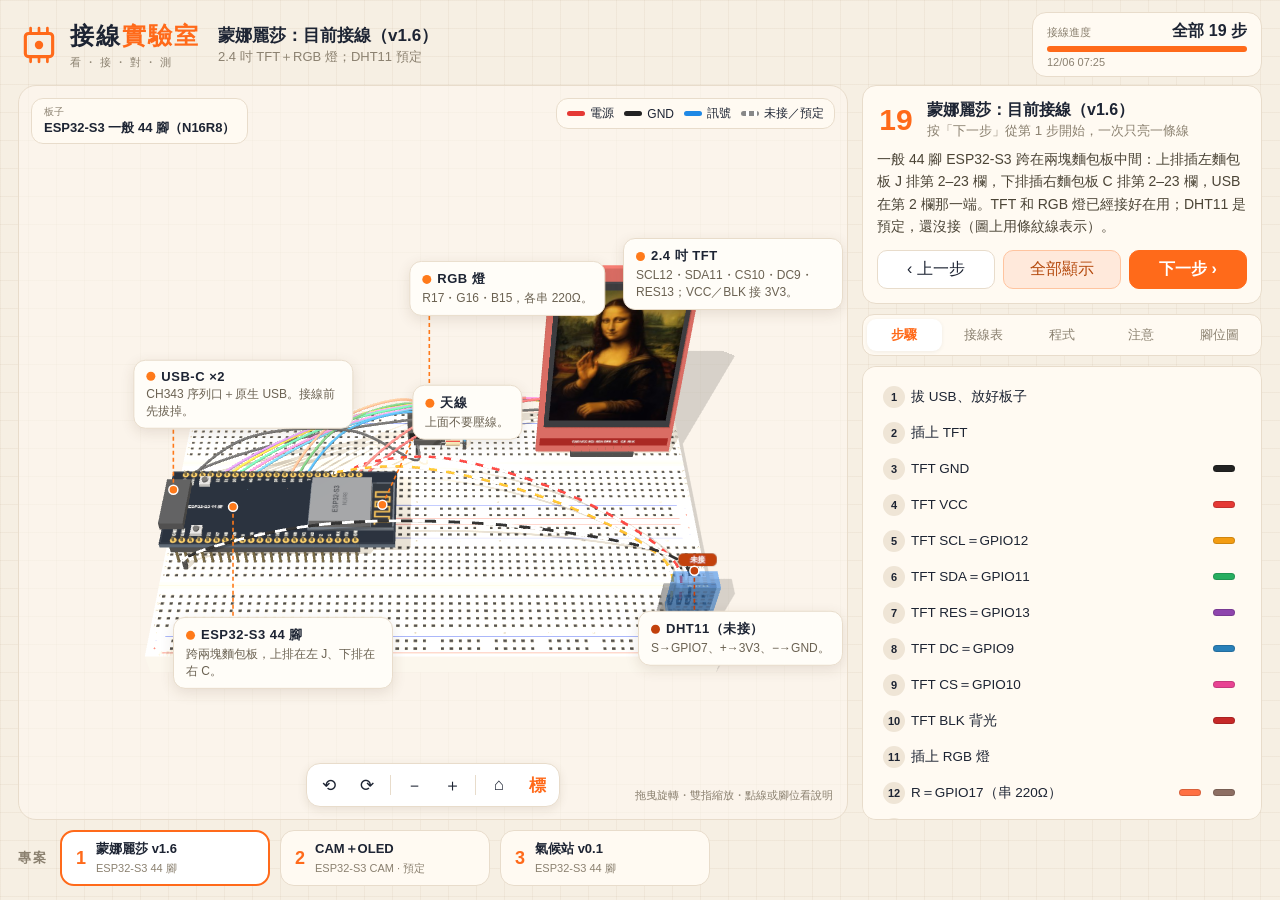
==== index.html @ b6063b72 "Add site homepage, styles, and README" ====
<!doctype html>
<html lang="zh-Hant-TW">
<head>
<meta charset="utf-8">
<meta name="viewport" content="width=device-width,initial-scale=1,viewport-fit=cover">
<meta name="theme-color" content="#f6efe3">
<title>接線實驗室</title>
<link rel="stylesheet" href="css/app.css">
</head>
<body>
<header class="top">
  <div class="logo"><svg viewBox="0 0 40 40" aria-hidden="true"><rect x="7" y="9" width="26" height="22" rx="3" fill="none" stroke="#ff6a1a" stroke-width="3"/><g stroke="#ff6a1a" stroke-width="2.6" stroke-linecap="round"><path d="M12 9V4M20 9V4M28 9V4M12 31v5M20 31v5M28 31v5"/></g><circle cx="20" cy="20" r="4" fill="#ff6a1a"/></svg>
    <div><h1>接線<span>實驗室</span></h1><small>看・接・對・測</small></div></div>
  <div class="ptitle"><b id="ptitle"></b><small id="psub"></small></div>
  <div class="prog"><div><small>接線進度</small><b id="count"></b></div><div id="progress"><i></i></div><small id="clock"></small></div>
</header>
<main class="layout">
  <section id="stage">
    <div id="view"></div>
    <svg id="leaders"></svg>
    <div id="callouts"></div>
    <div id="tip"></div>
    <div id="err"></div>
    <div class="boardtag"><small>板子</small><b id="boardname"></b></div>
    <div id="legend"></div>
    <div class="vctl">
      <button id="v-l" title="向左轉">⟲</button><button id="v-r" title="向右轉">⟳</button><i></i>
      <button id="v-out" title="縮小">－</button><button id="v-in" title="放大">＋</button><i></i>
      <button id="v-reset" title="重設視角">⌂</button><button id="v-lab" class="on" title="顯示／隱藏標籤">標</button>
    </div>
    <div class="hint3d">拖曳旋轉・雙指縮放・點線或腳位看說明</div>
  </section>
  <aside class="panel">
    <div class="stepbox">
      <div id="stepcard"></div>
      <div class="stepnav">
        <button id="prev">‹ 上一步</button>
        <button id="allbtn" class="ghost">全部顯示</button>
        <button id="next" class="pri">下一步 ›</button>
      </div>
    </div>
    <nav class="tabs">
      <button data-t="steps" class="on">步驟</button><button data-t="table">接線表</button><button data-t="code">程式</button><button data-t="safety">注意</button><button data-t="pins">腳位圖</button>
    </nav>
    <div class="tab on" id="tab-steps"><ol id="steplist"></ol></div>
    <div class="tab" id="tab-table"></div>
    <div class="tab" id="tab-code">
      <div class="codebar"><b>程式片段</b><span><button id="copybtn">複製</button><button id="simbtn" class="pri">▶ 模擬</button></span></div>
      <pre id="codepre"></pre>
      <div class="codebar"><b>序列埠（模擬）</b><small id="simname"></small></div>
      <pre id="serial"></pre>
    </div>
    <div class="tab" id="tab-safety"></div>
    <div class="tab" id="tab-pins"></div>
  </aside>
</main>
<footer class="pjbar"><small>專案</small><div id="projects"></div></footer>
<div class="mnav"><button id="mprev">‹</button><button id="mall" class="ghost">全部</button><b id="mcount"></b><button id="mnext" class="pri">下一步 ›</button></div>

<script src="js/lib/three.min.js"></script>
<script src="js/lib/OrbitControls.js"></script>
<script src="js/boards.js"></script>
<script src="assets/images.js"></script>
<script src="js/app.js"></script>
<!-- 專案設定：新增專案就在下面多加一行 -->
<script src="projects/monalisa.js"></script>
<script src="projects/cam-oled.js"></script>
<script src="projects/s3-climate.js"></script>
</body>
</html>
---- css/app.css ----
:root{--bg:#f6efe3;--card:#fffaf2;--line:#e8dccb;--ink:#1d2433;--mute:#8b8170;--acc:#ff6a1a;--r:14px;
  font-family:-apple-system,BlinkMacSystemFont,"PingFang TC","Noto Sans TC","Noto Sans CJK TC","Microsoft JhengHei",sans-serif}
*{box-sizing:border-box}
html,body{margin:0;height:100%;background:var(--bg);color:var(--ink)}
body{background-image:linear-gradient(rgba(150,120,80,.07) 1px,transparent 1px),linear-gradient(90deg,rgba(150,120,80,.07) 1px,transparent 1px);background-size:28px 28px;display:flex;flex-direction:column}
button{font:inherit;cursor:pointer;border:1px solid var(--line);background:#fff;color:var(--ink);border-radius:10px;padding:8px 12px}
button:disabled{opacity:.4;cursor:default}
button.pri{background:var(--acc);border-color:var(--acc);color:#fff;font-weight:700}
button.ghost.on{background:#ffe9db;border-color:#ffc49f;color:#b4480b}
.top{display:flex;align-items:center;gap:18px;padding:12px 18px 8px}
.logo{display:flex;gap:10px;align-items:center}.logo svg{width:42px;height:42px}
.logo h1{margin:0;font-size:24px;letter-spacing:2px}.logo h1 span{color:var(--acc)}.logo small{color:var(--mute);letter-spacing:4px;font-size:11px}
.ptitle{flex:1;min-width:0}.ptitle b{display:block;font-size:17px}.ptitle small{color:var(--mute);font-size:13px}
.prog{background:var(--card);border:1px solid var(--line);border-radius:var(--r);padding:8px 14px;min-width:230px;display:grid;gap:4px}
.prog>div:first-child{display:flex;justify-content:space-between;align-items:baseline}.prog small{color:var(--mute);font-size:11px}
#progress{height:6px;background:#efe5d6;border-radius:4px;overflow:hidden}#progress i{display:block;height:100%;background:var(--acc);transition:width .3s}
.layout{flex:1;display:grid;grid-template-columns:minmax(0,1fr) 400px;gap:14px;padding:0 18px;min-height:0}
#stage{position:relative;border:1px solid var(--line);border-radius:18px;background:rgba(255,250,242,.55);overflow:hidden;min-height:420px}
#view{position:absolute;inset:0}#view canvas{display:block;touch-action:none;cursor:grab}
#leaders,#callouts{position:absolute;inset:0;pointer-events:none;width:100%;height:100%}
.co{position:absolute;left:0;top:0;background:#fffdf8;border:1px solid var(--line);border-radius:12px;padding:8px 12px;box-shadow:0 4px 14px rgba(80,60,30,.12);max-width:220px;font-size:12px;color:#6b6252}
.co b{display:flex;align-items:center;gap:6px;color:var(--ink);font-size:13px;letter-spacing:.5px}.co b i{width:9px;height:9px;border-radius:50%;flex:none}
.co span{display:block;margin-top:2px}
.co.small,.co.compact{padding:4px 9px;border-radius:999px}.co.small span,.co.compact span{display:none}.co.small b,.co.compact b{font-size:12px}
.co.small span{display:inline;margin:0 0 0 4px}
#tip{position:absolute;display:none;background:#1d2433;color:#fff;border-radius:10px;padding:8px 11px;font-size:12px;max-width:280px;pointer-events:none;z-index:5;line-height:1.5}
#tip b{font-size:14px;color:#ffb47f}
#err{position:absolute;inset:auto 10px 60px 10px;display:none;background:#fee;border:1px solid #f99;padding:8px;border-radius:8px;color:#900}
.boardtag{position:absolute;left:12px;top:12px;background:var(--card);border:1px solid var(--line);border-radius:12px;padding:6px 12px;font-size:13px}.boardtag small{display:block;color:var(--mute);font-size:10px}
#legend{position:absolute;right:12px;top:12px;display:flex;gap:10px;flex-wrap:wrap;justify-content:flex-end;font-size:12px;background:var(--card);border:1px solid var(--line);border-radius:12px;padding:6px 10px;max-width:60%}
#legend span{display:flex;align-items:center;gap:5px}#legend i{width:18px;height:5px;border-radius:3px}
.vctl{position:absolute;left:50%;bottom:12px;transform:translateX(-50%);display:flex;gap:2px;align-items:center;background:#fff;border:1px solid var(--line);border-radius:14px;padding:4px;box-shadow:0 3px 10px rgba(80,60,30,.1)}
.vctl button{border:0;width:36px;height:34px;padding:0;font-size:17px;background:none}.vctl button.on{color:var(--acc);font-weight:700}.vctl i{width:1px;height:20px;background:var(--line);margin:0 3px}
.hint3d{position:absolute;right:14px;bottom:16px;color:var(--mute);font-size:11px}
.panel{display:flex;flex-direction:column;gap:10px;min-height:0}
.stepbox{background:var(--card);border:1px solid var(--line);border-radius:var(--r);padding:14px}
#stepcard .sh{display:flex;gap:12px;align-items:center}#stepcard .big{font-size:30px;font-weight:800;color:var(--acc);min-width:38px;text-align:center}
#stepcard .sh b{font-size:16px;display:block}#stepcard .sh small{color:var(--mute)}
#stepcard p{margin:8px 0;font-size:14px;line-height:1.6;color:#4b4436}
.conn{display:flex;flex-wrap:wrap;align-items:center;gap:6px;background:#fff;border:1px solid var(--line);border-radius:10px;padding:7px 10px;margin-top:6px;font-size:13.5px}
.conn .ar{color:var(--acc);font-weight:800}
.sw2{margin-top:8px;background:#fff1e6;border:1px solid #ffcfa8;color:#9a3b00;border-radius:10px;padding:7px 10px;font-size:13px}
.sw{display:inline-block;width:22px;height:7px;border-radius:4px;margin-right:6px;vertical-align:middle;border:1px solid rgba(0,0,0,.15)}
.stepnav{display:flex;gap:8px;margin-top:12px}.stepnav button{flex:1}
.tabs{display:flex;gap:4px;background:var(--card);border:1px solid var(--line);border-radius:12px;padding:4px}
.tabs button{flex:1;border:0;background:none;padding:7px 4px;font-size:13px;border-radius:9px;color:var(--mute)}.tabs button.on{background:#fff;color:var(--acc);font-weight:700;box-shadow:0 1px 4px rgba(0,0,0,.06)}
.tab{display:none;background:var(--card);border:1px solid var(--line);border-radius:var(--r);padding:12px;overflow:auto;min-height:0;flex:1}.tab.on{display:block}
#steplist{list-style:none;margin:0;padding:0}#steplist li{display:flex;align-items:center;gap:6px;padding:7px 8px;border-radius:9px;cursor:pointer;font-size:13.5px}
#steplist li:hover{background:#fff}#steplist li.on{background:#ffe9db}
.sn{width:22px;height:22px;border-radius:50%;background:#efe5d6;display:inline-flex;align-items:center;justify-content:center;font-size:11px;font-weight:700;flex:none}
li.on .sn{background:var(--acc);color:#fff}.st{flex:1}
.bd{font-style:normal;font-size:11px;border-radius:6px;padding:1px 6px;margin-left:4px;white-space:nowrap}.bd.pl{background:#fff1e6;color:#c2410c;border:1px solid #ffcfa8}.bd.tb{background:#fff8d6;color:#8a6500;border:1px solid #f1d77a}.bd.bad{background:#fee;color:#b00;border:1px solid #f99}
.hint{color:var(--mute);font-size:12px;line-height:1.6;margin:0 0 8px}
.tw{overflow-x:auto}table{border-collapse:collapse;width:100%;font-size:12.5px;min-width:520px}th{text-align:left;color:var(--mute);font-weight:600;border-bottom:1px solid var(--line);padding:6px 5px;white-space:nowrap}
td{border-bottom:1px solid #f0e6d6;padding:6px 5px;vertical-align:top}td small{display:block;color:var(--mute)}tr[data-w]{cursor:pointer}tr[data-w]:hover{background:#fff}
.box{border-radius:12px;padding:10px 12px;margin-bottom:10px;font-size:13px;line-height:1.6}.box ul{margin:4px 0 0;padding-left:18px}
.box.warnb{background:#fff1e6;border:1px solid #ffcfa8}.box.tbd{background:#fff8d6;border:1px solid #f1d77a}.box.ok{background:#eaf7ee;border:1px solid #b6e2c3}.box.bad{background:#fee;border:1px solid #f99}
.codebar{display:flex;justify-content:space-between;align-items:center;margin-bottom:6px;gap:8px}.codebar button{padding:5px 10px;font-size:12px;margin-left:4px}
pre{margin:0 0 12px;background:#fff;border:1px solid var(--line);border-radius:10px;padding:10px;font:12px/1.55 ui-monospace,SFMono-Regular,Menlo,Consolas,monospace;overflow:auto;white-space:pre}
#codepre .ln{display:inline-block;width:2.2em;color:#c5b9a6;user-select:none}#codepre .c{color:#9a8f7c;font-style:italic}#codepre .k{color:#c2410c}#codepre .s{color:#2f7d4a}
#serial{background:#1d2433;color:#a6f0b9;min-height:90px;max-height:180px}
.pinrow{display:flex;flex-wrap:wrap;gap:3px;align-items:center;margin:6px 0}.pinrow small{width:34px;color:var(--mute)}
.pc{font:11px ui-monospace,Menlo,monospace;border:1px solid var(--line);background:#fff;border-radius:6px;padding:3px 4px;min-width:30px;text-align:center}
.pc.g{background:#eee}.pc.v{background:#fde8e8}.pc.cam{background:repeating-linear-gradient(45deg,#eee 0 4px,#fff 4px 8px);color:#999}.pc.cam::after{content:'📷';font-size:9px}
.pc.used{background:var(--c);color:#fff;border-color:var(--c);font-weight:700}
.pjbar{display:flex;align-items:center;gap:12px;padding:10px 18px 14px}.pjbar>small{color:var(--mute);letter-spacing:2px;font-weight:700}
#projects{display:flex;gap:10px;overflow-x:auto}
.pj{display:flex;align-items:center;gap:10px;text-align:left;border-radius:14px;padding:8px 14px;min-width:210px;background:var(--card)}
.pj.on{border:2px solid var(--acc);background:#fff}.pj .n{font-weight:800;color:var(--acc);font-size:18px}.pj b{display:block;font-size:13px}.pj small{color:var(--mute);font-size:11px}
.mnav{display:none}
@media (min-width:900px){body{height:100vh;overflow:hidden}.layout{min-height:0}}
@media (max-width:899px){
  body{display:block;padding-bottom:70px}
  .top{flex-wrap:wrap;gap:8px 12px;padding:10px 12px 6px}.logo h1{font-size:20px}.logo svg{width:34px;height:34px}
  .ptitle{order:3;flex-basis:100%}.prog{min-width:0;flex:1}
  .layout{display:block;padding:0 10px}
  #stage{height:56vh;min-height:330px;margin-bottom:10px}
  .boardtag{font-size:11px;padding:4px 8px}#legend{top:auto;bottom:58px;right:8px;left:8px;max-width:none;justify-content:center;font-size:11px;padding:4px 8px}
  .hint3d{display:none}
  .stepnav{display:none}
  .tab{max-height:none;overflow:visible}
  .pjbar{padding:10px 10px 16px;flex-direction:column;align-items:stretch}
  .mnav{position:fixed;left:0;right:0;bottom:0;display:flex;gap:8px;align-items:center;padding:10px 12px calc(10px + env(safe-area-inset-bottom));background:rgba(255,250,242,.96);border-top:1px solid var(--line);z-index:20;backdrop-filter:blur(8px)}
  .mnav b{flex:1;text-align:center;font-size:15px}.mnav button{min-width:54px;padding:10px 12px}.mnav .pri{min-width:110px}
  table{min-width:560px}
}
td:first-child,td:nth-child(2),td:nth-child(3){white-space:nowrap}
@media (min-width:900px){#codepre{max-height:30vh}}
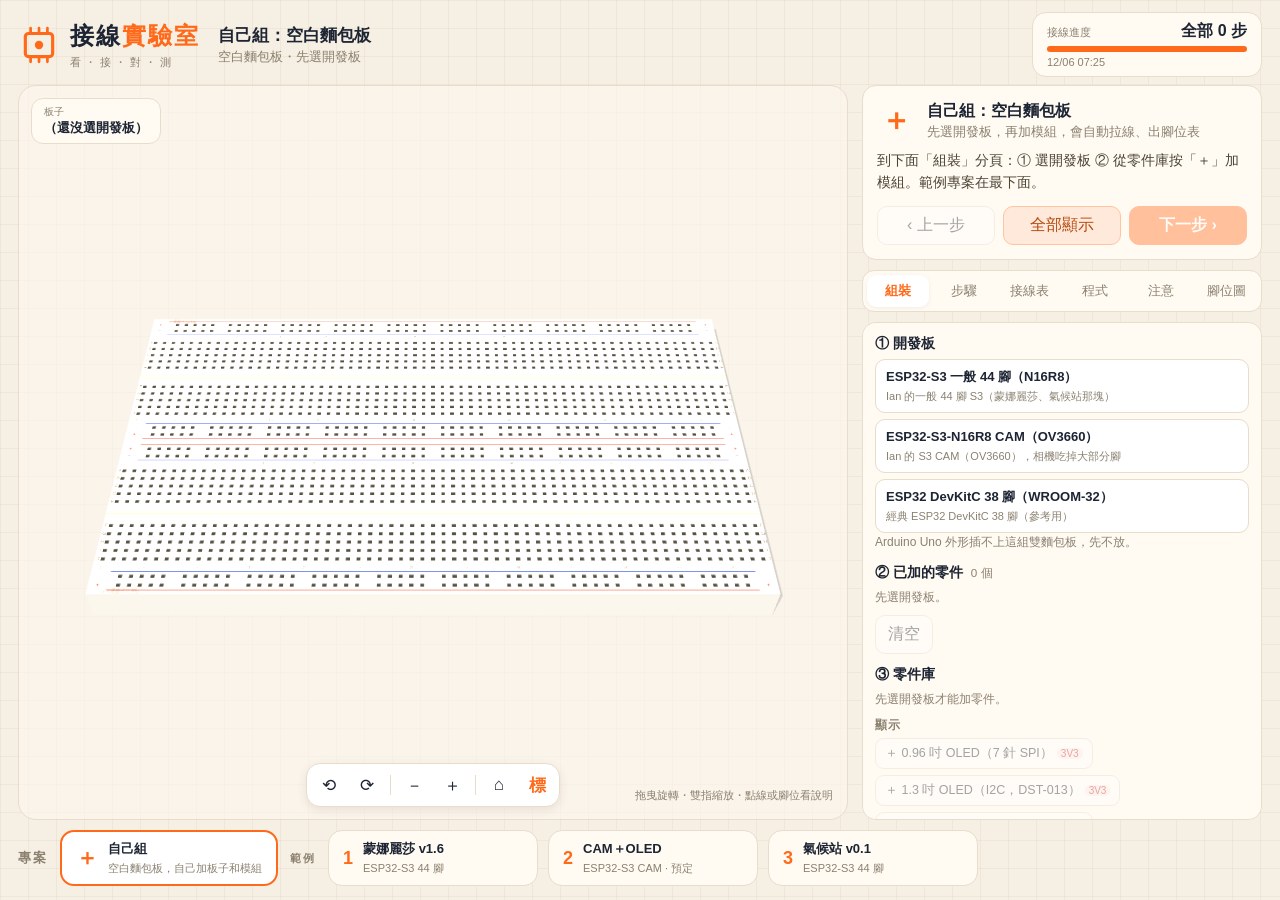
==== commit d3de4b29: "自己組 builder-v1（二）：首頁改成空白麵包板＋組裝分頁，原專案列為範例；validate/shot 加自己組測試" ====
--- a/index.html
+++ b/index.html
@@ -5,6 +5,7 @@
 <meta name="viewport" content="width=device-width,initial-scale=1,viewport-fit=cover">
 <meta name="theme-color" content="#f6efe3">
 <title>接線實驗室</title>
+<meta name="description" content="接線實驗室：選 ESP32 開發板、加模組，自動分配腳位、拉線、出腳位表（builder-v1）">
 <link rel="stylesheet" href="css/app.css">
 </head>
 <body>
@@ -40,8 +41,9 @@
       </div>
     </div>
     <nav class="tabs">
-      <button data-t="steps" class="on">步驟</button><button data-t="table">接線表</button><button data-t="code">程式</button><button data-t="safety">注意</button><button data-t="pins">腳位圖</button>
+      <button data-t="build" style="display:none">組裝</button><button data-t="steps" class="on">步驟</button><button data-t="table">接線表</button><button data-t="code">程式</button><button data-t="safety">注意</button><button data-t="pins">腳位圖</button>
     </nav>
+    <div class="tab" id="tab-build"></div>
     <div class="tab on" id="tab-steps"><ol id="steplist"></ol></div>
     <div class="tab" id="tab-table"></div>
     <div class="tab" id="tab-code">
@@ -62,6 +64,8 @@
 <script src="js/boards.js"></script>
 <script src="assets/images.js"></script>
 <script src="js/app.js"></script>
+<!-- 首頁：自己組（空白麵包板＋零件庫＋自動配線） -->
+<script src="js/builder.js"></script>
 <!-- 專案設定：新增專案就在下面多加一行 -->
 <script src="projects/monalisa.js"></script>
 <script src="projects/cam-oled.js"></script>
--- a/css/app.css
+++ b/css/app.css
@@ -86,3 +86,25 @@
 }
 td:first-child,td:nth-child(2),td:nth-child(3){white-space:nowrap}
 @media (min-width:900px){#codepre{max-height:30vh}}
+
+/* ---------- 自己組（builder-v1） ---------- */
+.pjsep{align-self:center;color:var(--mute);font-size:11px;letter-spacing:2px;font-weight:700;padding:0 2px;white-space:nowrap}
+.pj.bld .n{font-size:22px}
+.bsec{margin-bottom:12px}.bsec h3{margin:0 0 6px;font-size:14px}.bsec h3 small{color:var(--mute);font-weight:400;margin-left:4px}
+.blist{display:grid;gap:6px}
+.bopt{text-align:left;padding:8px 10px;border-radius:10px}.bopt b{display:block;font-size:13px}.bopt small{color:var(--mute);font-size:11px}
+.bopt.on{border:2px solid var(--acc);background:#fff6ef}
+.pcat h4{margin:8px 0 4px;font-size:12px;color:var(--mute);letter-spacing:1px}
+.plist{display:flex;flex-wrap:wrap;gap:6px}
+.padd{display:flex;align-items:center;gap:4px;padding:6px 9px;font-size:12.5px;border-radius:9px;text-align:left}
+.padd em{font-style:normal;font-size:10px;border-radius:5px;padding:0 4px}
+.padd em.v{background:#fdeaea;color:#c62828}.padd em.v5{background:#fff0e0;color:#e65100}.padd em.cnt{background:var(--acc);color:#fff}
+.plist2{list-style:none;margin:0;padding:0;display:grid;gap:5px}
+.plist2 li{display:flex;align-items:center;gap:8px;background:#fff;border:1px solid var(--line);border-radius:10px;padding:6px 8px}
+.plist2 li span{flex:1;min-width:0}.plist2 li b{font-size:13px;margin-right:6px}.plist2 li small{color:var(--mute);font-size:11.5px}
+.prm{padding:3px 9px;border-radius:8px;color:#b00}
+.bt-act{display:flex;gap:6px;margin-top:8px}
+.rules{margin:6px 0 0;padding-left:18px;font-size:12.5px;line-height:1.7}
+details.bsec summary{cursor:pointer;font-weight:700;font-size:14px}
+table.bt{min-width:480px}
+@media (max-width:899px){.padd{font-size:13px;padding:8px 10px}.tabs button{font-size:12.5px;padding:7px 2px}}
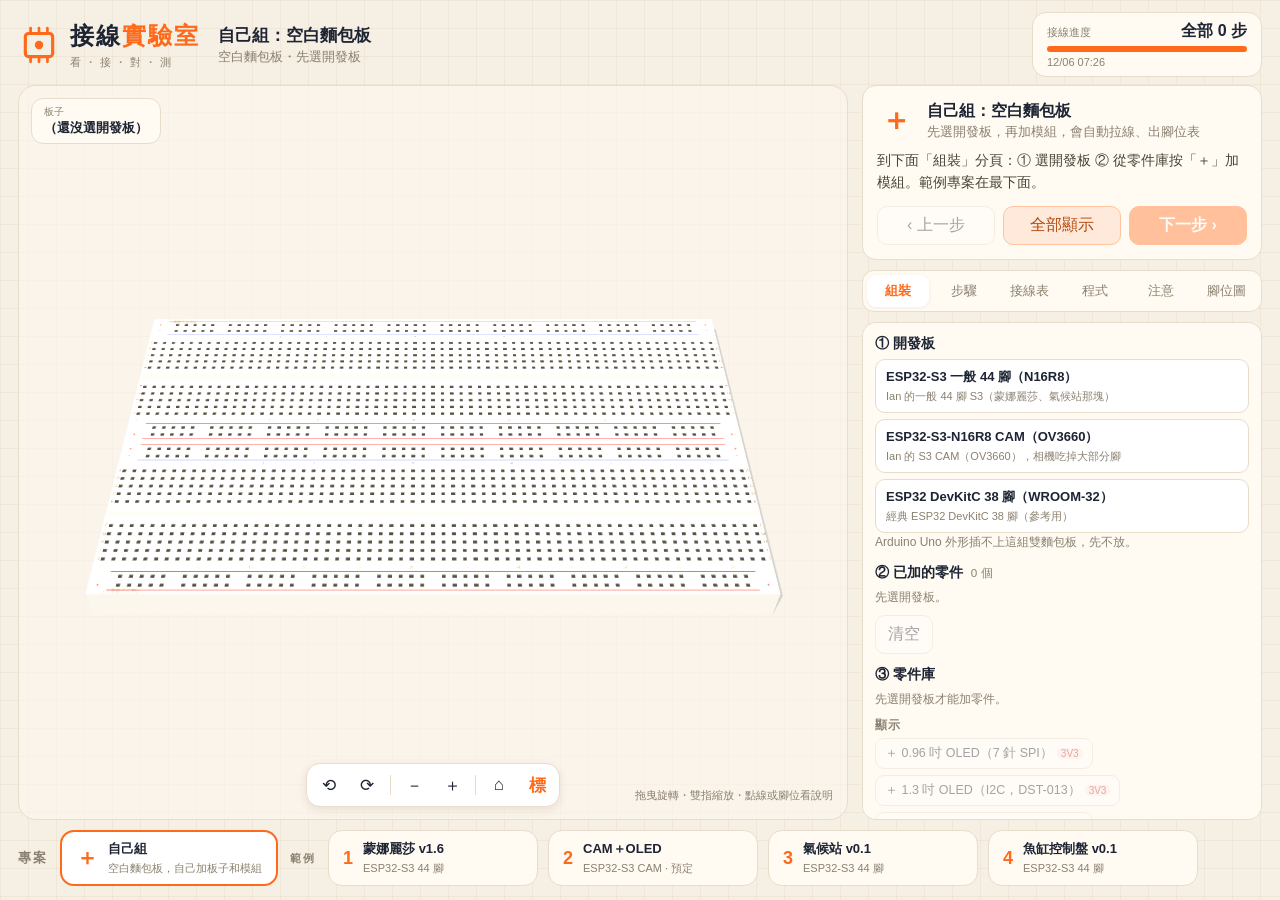
==== commit 24d57d2f: "新增範例：魚缸控制盤 v0.1（2.4吋 UNO 觸控屏＋浮球液位）(3/3)：首頁加入 aquarium-panel.js、README、shot.js" ====
--- a/index.html
+++ b/index.html
@@ -6,6 +6,7 @@
 <meta name="theme-color" content="#f6efe3">
 <title>接線實驗室</title>
 <meta name="description" content="接線實驗室：選 ESP32 開發板、加模組，自動分配腳位、拉線、出腳位表（builder-v1）">
+<link rel="icon" href="data:,">
 <link rel="stylesheet" href="css/app.css">
 </head>
 <body>
@@ -70,5 +71,6 @@
 <script src="projects/monalisa.js"></script>
 <script src="projects/cam-oled.js"></script>
 <script src="projects/s3-climate.js"></script>
+<script src="projects/aquarium-panel.js"></script>
 </body>
 </html>
